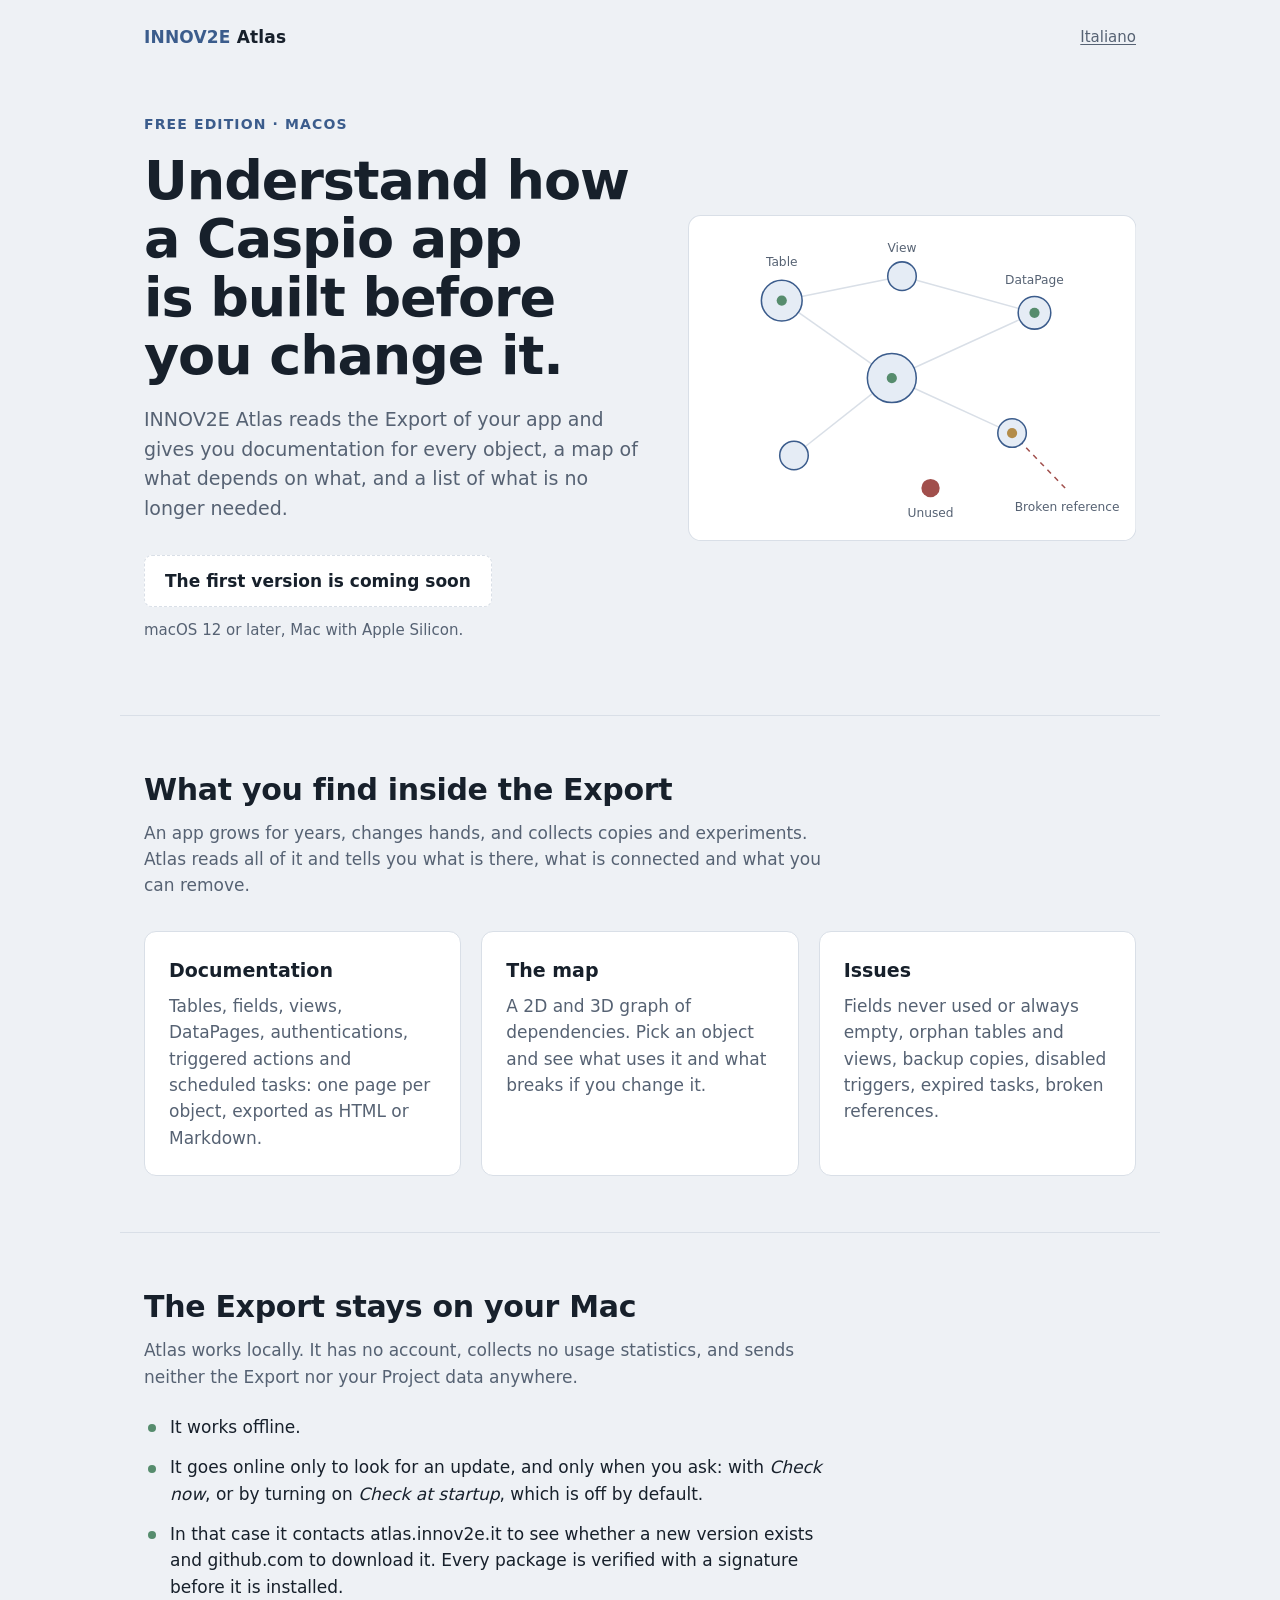
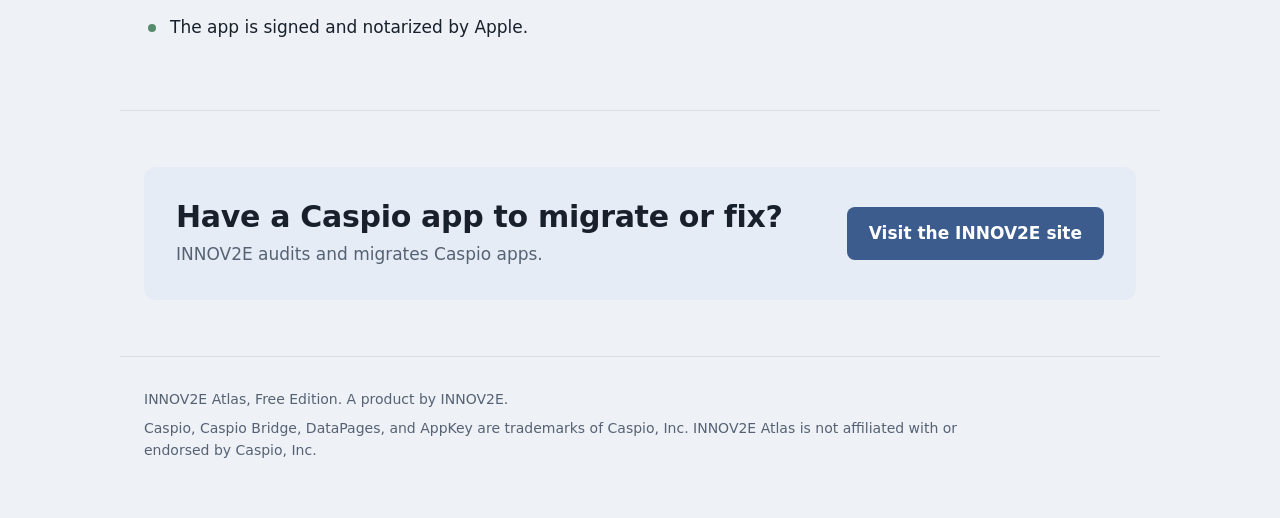
==== en/index.html @ bc050fd8 "Sito di INNOV2E Atlas: pagina del prodotto in italiano e inglese" ====
<!doctype html>
<html lang="en">
  <head>
    <meta charset="utf-8" />
    <meta name="viewport" content="width=device-width, initial-scale=1" />
    <title>INNOV2E Atlas</title>
    <meta
      name="description"
      content="INNOV2E Atlas reads the Export of a Caspio app and gives you its documentation, its dependency map and a list of what is no longer needed. All on your Mac."
    />
    <link rel="canonical" href="https://atlas.innov2e.it/en/" />
    <link rel="alternate" hreflang="it" href="https://atlas.innov2e.it/" />
    <link rel="alternate" hreflang="en" href="https://atlas.innov2e.it/en/" />
    <link rel="stylesheet" href="/stile.css" />
  </head>
  <body>
    <header class="contenitore testata">
      <a class="marchio" href="/en/"><span>INNOV2E</span> Atlas</a>
      <a class="lingua" href="/" lang="it" hreflang="it">Italiano</a>
    </header>

    <main>
      <section class="contenitore apertura">
        <div>
          <p class="etichetta">Free Edition · macOS</p>
          <h1>Understand how a Caspio app is built before you change it.</h1>
          <p class="sommario">
            INNOV2E Atlas reads the Export of your app and gives you documentation for every object,
            a map of what depends on what, and a list of what is no longer needed.
          </p>

          <!-- BEFORE THE FIRST RELEASE: «coming soon» block.
               At the first public release replace it with the commented block below. -->
          <div class="scarica">
            <span class="in-arrivo">The first version is coming soon</span>
            <p class="requisiti">macOS 12 or later, Mac with Apple Silicon.</p>
          </div>
          <!--
          <div class="scarica">
            <a class="pulsante" href="https://github.com/innov2e/I2E-atlas-releases/releases/latest">Download for Mac</a>
            <p class="requisiti">.dmg file from GitHub. macOS 12 or later, Mac with Apple Silicon.</p>
          </div>
          -->
        </div>

        <svg
          class="mappa"
          viewBox="0 0 440 320"
          role="img"
          aria-label="Sample diagram: tables, views and DataPages linked together, with one unused object and one broken reference."
        >
          <rect class="riquadro" x="0.5" y="0.5" width="439" height="319" rx="12" />
          <path class="legame" d="M92 84 L210 60" />
          <path class="legame" d="M92 84 L200 160" />
          <path class="legame" d="M210 60 L340 96" />
          <path class="legame" d="M200 160 L340 96" />
          <path class="legame" d="M200 160 L318 214" />
          <path class="legame" d="M104 236 L200 160" />
          <path class="legame-rotto" d="M318 214 L372 270" />
          <circle class="nodo" cx="92" cy="84" r="20" />
          <circle class="nodo" cx="210" cy="60" r="14" />
          <circle class="nodo" cx="200" cy="160" r="24" />
          <circle class="nodo" cx="340" cy="96" r="16" />
          <circle class="nodo" cx="318" cy="214" r="14" />
          <circle class="nodo" cx="104" cy="236" r="14" />
          <circle class="nodo-ok" cx="92" cy="84" r="5" />
          <circle class="nodo-ok" cx="200" cy="160" r="5" />
          <circle class="nodo-ok" cx="340" cy="96" r="5" />
          <circle class="nodo-attenzione" cx="318" cy="214" r="5" />
          <circle class="nodo-obsoleto" cx="238" cy="268" r="9" />
          <text x="92" y="50" text-anchor="middle">Table</text>
          <text x="210" y="36" text-anchor="middle">View</text>
          <text x="340" y="68" text-anchor="middle">DataPage</text>
          <text x="238" y="296" text-anchor="middle">Unused</text>
          <text x="372" y="290" text-anchor="middle">Broken reference</text>
        </svg>
      </section>

      <section class="contenitore sezione">
        <h2>What you find inside the Export</h2>
        <p>
          An app grows for years, changes hands, and collects copies and experiments. Atlas reads
          all of it and tells you what is there, what is connected and what you can remove.
        </p>
        <ul class="tre">
          <li>
            <h3>Documentation</h3>
            <p>
              Tables, fields, views, DataPages, authentications, triggered actions and scheduled
              tasks: one page per object, exported as HTML or Markdown.
            </p>
          </li>
          <li>
            <h3>The map</h3>
            <p>
              A 2D and 3D graph of dependencies. Pick an object and see what uses it and what breaks
              if you change it.
            </p>
          </li>
          <li>
            <h3>Issues</h3>
            <p>
              Fields never used or always empty, orphan tables and views, backup copies, disabled
              triggers, expired tasks, broken references.
            </p>
          </li>
        </ul>
      </section>

      <section class="contenitore sezione">
        <h2>The Export stays on your Mac</h2>
        <p>
          Atlas works locally. It has no account, collects no usage statistics, and sends neither
          the Export nor your Project data anywhere.
        </p>
        <ul class="elenco">
          <li>It works offline.</li>
          <li>
            It goes online only to look for an update, and only when you ask: with
            <em>Check now</em>, or by turning on <em>Check at startup</em>, which is off by default.
          </li>
          <li>
            In that case it contacts atlas.innov2e.it to see whether a new version exists and
            github.com to download it. Every package is verified with a signature before it is
            installed.
          </li>
          <li>The app is signed and notarized by Apple.</li>
        </ul>
      </section>

      <section class="contenitore sezione">
        <div class="riquadro-innov2e">
          <div>
            <h2>Have a Caspio app to migrate or fix?</h2>
            <p>INNOV2E audits and migrates Caspio apps.</p>
          </div>
          <a class="pulsante" href="https://innov2e.it/">Visit the INNOV2E site</a>
        </div>
      </section>
    </main>

    <footer class="contenitore pie">
      <p>INNOV2E Atlas, Free Edition. A product by INNOV2E.</p>
      <p>
        Caspio, Caspio Bridge, DataPages, and AppKey are trademarks of Caspio, Inc. INNOV2E Atlas is
        not affiliated with or endorsed by Caspio, Inc.
      </p>
    </footer>
  </body>
</html>
---- stile.css ----
/* Stile del sito di INNOV2E Atlas. Colori del tema «blu ardesia» dell'app.
   Nessuna risorsa esterna: né font, né script, né immagini da altri domini. */

:root {
  --sfondo: #eef1f5;
  --superficie: #ffffff;
  --bordo: #d9dfe7;
  --testo: #17202b;
  --testo-secondario: #566273;
  --accento: #3b5c8c;
  --accento-tenue: #e5ecf5;
  --su-accento: #ffffff;
  --fuoco: #5b82bd;
  --ok: #568c6d;
  --attenzione: #b38c49;
  --obsoleto: #a14f4c;
  color-scheme: light dark;
}

@media (prefers-color-scheme: dark) {
  :root {
    --sfondo: #0e141b;
    --superficie: #18212c;
    --bordo: #283443;
    --testo: #e6ebf1;
    --testo-secondario: #93a0b1;
    --accento: #86a8d8;
    --accento-tenue: #1f3048;
    --su-accento: #0e141b;
    --fuoco: #9dbbe6;
    --ok: #5d9876;
    --attenzione: #c3a46d;
    --obsoleto: #ae5754;
  }
}

* {
  box-sizing: border-box;
}

html {
  -webkit-text-size-adjust: 100%;
}

body {
  margin: 0;
  background: var(--sfondo);
  color: var(--testo);
  font-family:
    -apple-system, BlinkMacSystemFont, "Segoe UI", system-ui, Roboto, "Helvetica Neue", Arial,
    sans-serif;
  font-size: 17px;
  line-height: 1.55;
}

a {
  color: var(--accento);
  text-underline-offset: 0.15em;
}

a:focus-visible,
.pulsante:focus-visible {
  outline: 3px solid var(--fuoco);
  outline-offset: 3px;
  border-radius: 4px;
}

.contenitore {
  width: 100%;
  max-width: 1040px;
  margin: 0 auto;
  padding-left: 24px;
  padding-right: 24px;
}

/* Testata */

.testata {
  display: flex;
  align-items: center;
  justify-content: space-between;
  gap: 16px;
  padding-top: 24px;
  padding-bottom: 24px;
}

.marchio {
  font-weight: 650;
  letter-spacing: 0.01em;
  color: var(--testo);
  text-decoration: none;
}

.marchio span {
  color: var(--accento);
}

.lingua {
  font-size: 15px;
  color: var(--testo-secondario);
}

/* Apertura */

.apertura {
  display: grid;
  grid-template-columns: minmax(0, 1.05fr) minmax(0, 0.95fr);
  gap: 48px;
  align-items: center;
  padding-top: 40px;
  padding-bottom: 72px;
}

.etichetta {
  margin: 0 0 16px;
  font-size: 14px;
  font-weight: 600;
  letter-spacing: 0.08em;
  text-transform: uppercase;
  color: var(--accento);
}

h1 {
  margin: 0 0 20px;
  font-size: clamp(34px, 5.2vw, 54px);
  line-height: 1.08;
  letter-spacing: -0.02em;
  font-weight: 700;
  text-wrap: balance;
}

.sommario {
  margin: 0 0 32px;
  max-width: 34em;
  font-size: 19px;
  color: var(--testo-secondario);
}

.scarica {
  display: flex;
  flex-wrap: wrap;
  align-items: center;
  gap: 12px 20px;
}

.pulsante {
  display: inline-block;
  padding: 13px 22px;
  border-radius: 8px;
  background: var(--accento);
  color: var(--su-accento);
  font-weight: 600;
  text-decoration: none;
}

.pulsante:hover {
  filter: brightness(1.08);
}

.in-arrivo {
  display: inline-block;
  padding: 12px 20px;
  border: 1px dashed var(--bordo);
  border-radius: 8px;
  background: var(--superficie);
  font-weight: 600;
}

.requisiti {
  margin: 0;
  font-size: 15px;
  color: var(--testo-secondario);
}

/* Disegno della mappa */

.mappa {
  width: 100%;
  height: auto;
  display: block;
}

.mappa .riquadro {
  fill: var(--superficie);
  stroke: var(--bordo);
}

.mappa .legame {
  stroke: var(--bordo);
  stroke-width: 1.5;
  fill: none;
}

.mappa .legame-rotto {
  stroke: var(--obsoleto);
  stroke-width: 1.5;
  stroke-dasharray: 5 5;
  fill: none;
}

.mappa .nodo {
  fill: var(--accento-tenue);
  stroke: var(--accento);
  stroke-width: 1.5;
}

.mappa .nodo-ok {
  fill: var(--ok);
}

.mappa .nodo-attenzione {
  fill: var(--attenzione);
}

.mappa .nodo-obsoleto {
  fill: var(--obsoleto);
}

.mappa text {
  fill: var(--testo-secondario);
  font-size: 12px;
  font-family: inherit;
}

/* Sezioni */

.sezione {
  padding-top: 56px;
  padding-bottom: 56px;
  border-top: 1px solid var(--bordo);
}

h2 {
  margin: 0 0 12px;
  font-size: clamp(24px, 3vw, 30px);
  line-height: 1.2;
  letter-spacing: -0.01em;
  text-wrap: balance;
}

.sezione > p {
  margin: 0 0 16px;
  max-width: 40em;
  color: var(--testo-secondario);
}

.tre {
  display: grid;
  grid-template-columns: repeat(3, minmax(0, 1fr));
  gap: 20px;
  margin: 32px 0 0;
  padding: 0;
  list-style: none;
}

.tre li {
  padding: 24px;
  border: 1px solid var(--bordo);
  border-radius: 12px;
  background: var(--superficie);
}

h3 {
  margin: 0 0 8px;
  font-size: 19px;
}

.tre p {
  margin: 0;
  color: var(--testo-secondario);
}

.elenco {
  margin: 24px 0 0;
  padding: 0;
  max-width: 40em;
  list-style: none;
}

.elenco li {
  position: relative;
  padding: 0 0 14px 26px;
}

.elenco li::before {
  content: "";
  position: absolute;
  left: 4px;
  top: 0.62em;
  width: 8px;
  height: 8px;
  border-radius: 50%;
  background: var(--ok);
}

/* Riquadro INNOV2E */

.riquadro-innov2e {
  display: flex;
  flex-wrap: wrap;
  align-items: center;
  justify-content: space-between;
  gap: 20px 32px;
  padding: 32px;
  border-radius: 12px;
  background: var(--accento-tenue);
}

.riquadro-innov2e h2 {
  margin-bottom: 6px;
}

.riquadro-innov2e p {
  margin: 0;
  color: var(--testo-secondario);
}

/* Piè di pagina */

.pie {
  padding-top: 32px;
  padding-bottom: 48px;
  border-top: 1px solid var(--bordo);
  font-size: 14px;
  color: var(--testo-secondario);
}

.pie p {
  margin: 0 0 8px;
  max-width: 60em;
}

/* Pagina non trovata */

.centrata {
  min-height: 60vh;
  display: grid;
  align-content: center;
  gap: 8px;
}

@media (max-width: 820px) {
  .apertura {
    grid-template-columns: minmax(0, 1fr);
    gap: 32px;
    padding-top: 16px;
    padding-bottom: 48px;
  }

  .tre {
    grid-template-columns: minmax(0, 1fr);
  }

  .contenitore {
    padding-left: 16px;
    padding-right: 16px;
  }

  .riquadro-innov2e {
    padding: 24px;
  }
}

@media (prefers-reduced-motion: no-preference) {
  .pulsante {
    transition: filter 120ms ease;
  }
}
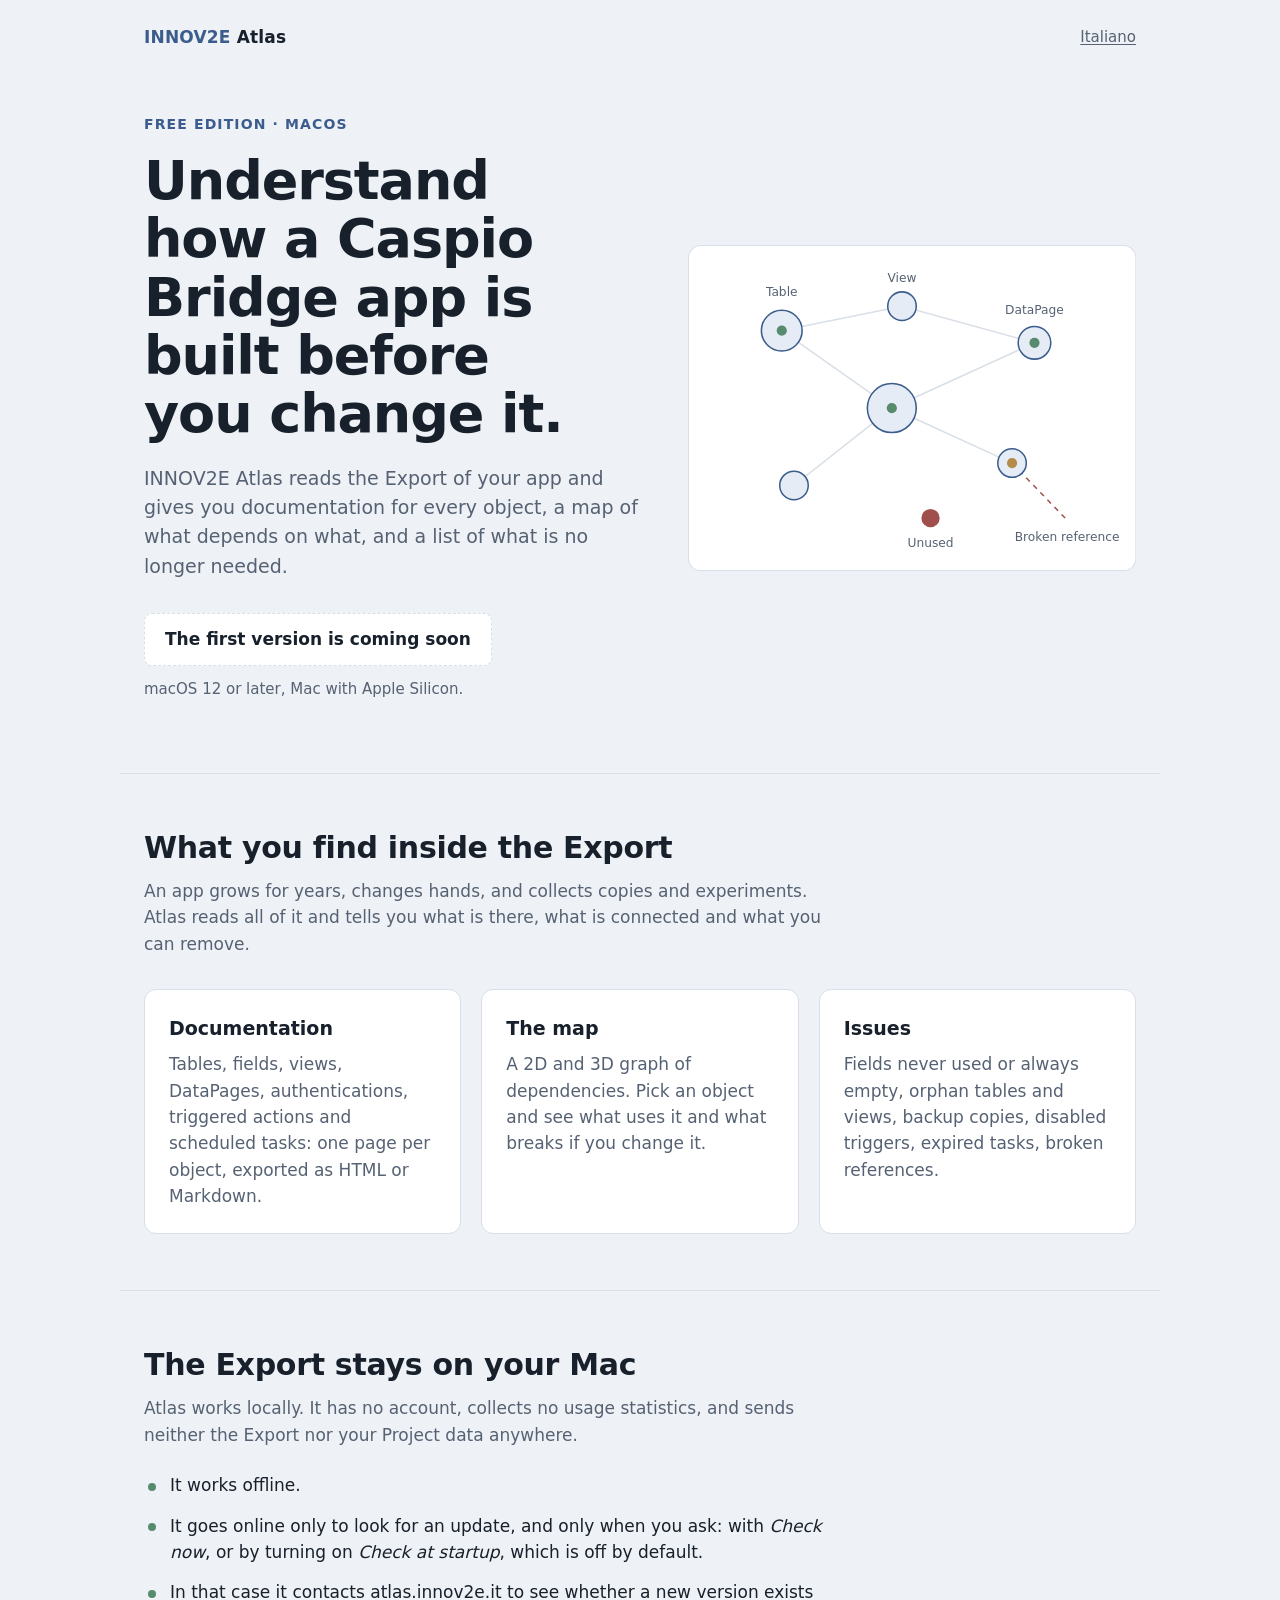
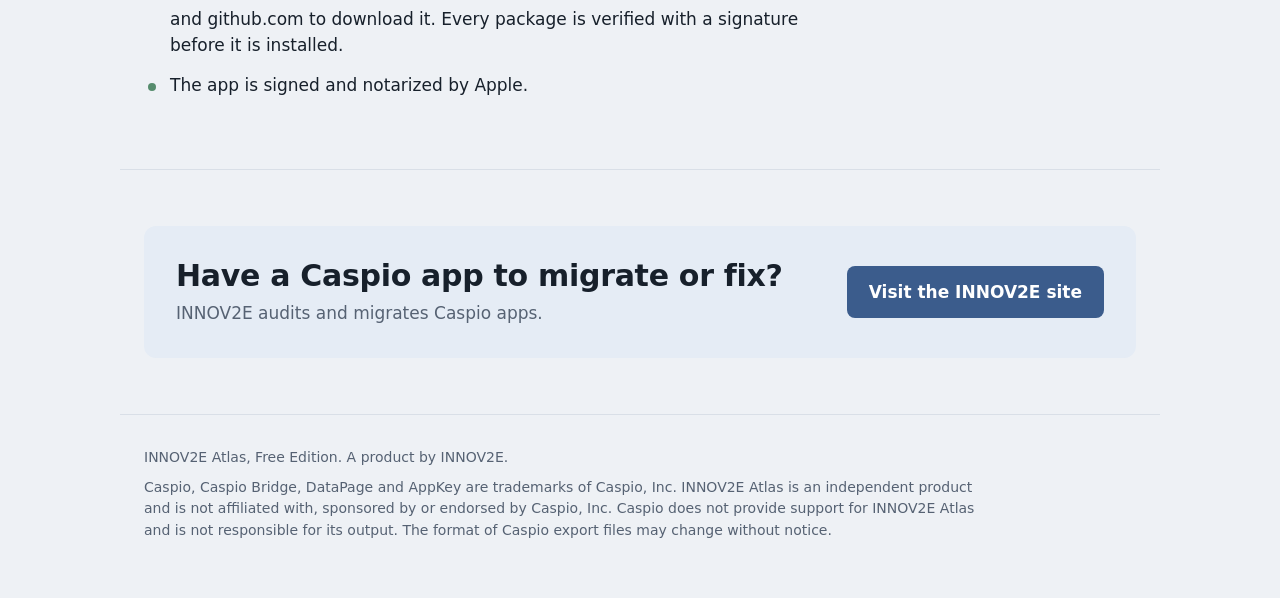
==== commit 32dccc20: "Nota sui marchi e descrizione secondo le condizioni di Caspio Formula della nota chiesta da Caspio, " ====
--- a/en/index.html
+++ b/en/index.html
@@ -6,7 +6,7 @@
     <title>INNOV2E Atlas</title>
     <meta
       name="description"
-      content="INNOV2E Atlas reads the Export of a Caspio app and gives you its documentation, its dependency map and a list of what is no longer needed. All on your Mac."
+      content="INNOV2E Atlas reads the Export of a Caspio Bridge app and gives you its documentation, its dependency map and a list of what is no longer needed. All on your Mac."
     />
     <link rel="canonical" href="https://atlas.innov2e.it/en/" />
     <link rel="alternate" hreflang="it" href="https://atlas.innov2e.it/" />
@@ -23,7 +23,7 @@
       <section class="contenitore apertura">
         <div>
           <p class="etichetta">Free Edition · macOS</p>
-          <h1>Understand how a Caspio app is built before you change it.</h1>
+          <h1>Understand how a Caspio Bridge app is built before you change it.</h1>
           <p class="sommario">
             INNOV2E Atlas reads the Export of your app and gives you documentation for every object,
             a map of what depends on what, and a list of what is no longer needed.
@@ -142,8 +142,10 @@
     <footer class="contenitore pie">
       <p>INNOV2E Atlas, Free Edition. A product by INNOV2E.</p>
       <p>
-        Caspio, Caspio Bridge, DataPages, and AppKey are trademarks of Caspio, Inc. INNOV2E Atlas is
-        not affiliated with or endorsed by Caspio, Inc.
+        Caspio, Caspio Bridge, DataPage and AppKey are trademarks of Caspio, Inc. INNOV2E Atlas is an
+        independent product and is not affiliated with, sponsored by or endorsed by Caspio, Inc.
+        Caspio does not provide support for INNOV2E Atlas and is not responsible for its output.
+        The format of Caspio export files may change without notice.
       </p>
     </footer>
   </body>
